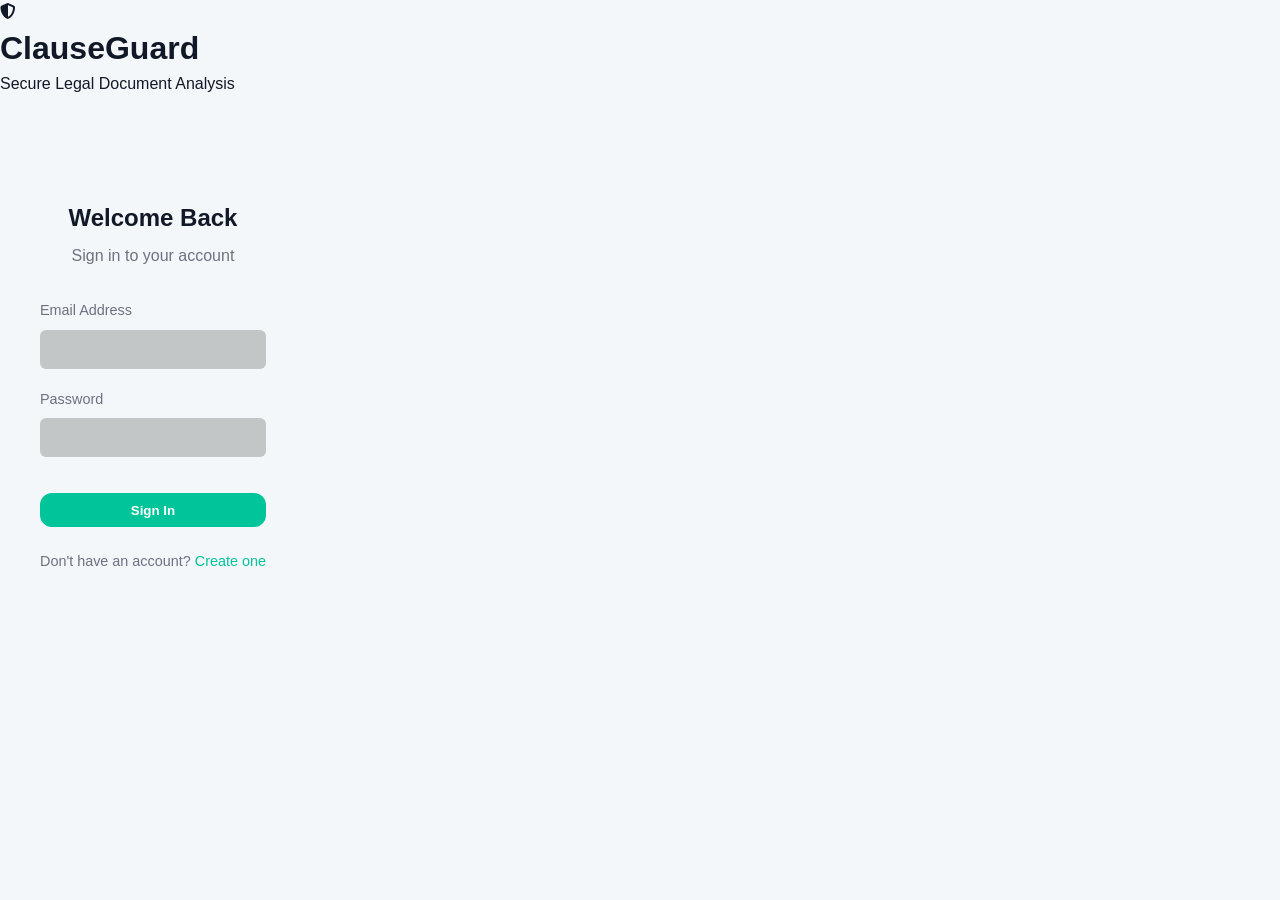
==== frontend-web/login.html @ 2740e636 "Initial commit with SaaS UI overhaul and JWT Auth" ====
<!DOCTYPE html>
<html lang="en">
<head>
    <meta charset="UTF-8">
    <meta name="viewport" content="width=device-width, initial-scale=1.0">
    <title>Login - ClauseGuard</title>
    <link href="https://fonts.googleapis.com/css2?family=Merriweather:wght@300;400;700;900&family=Outfit:wght@300;400;500;600;700&display=swap" rel="stylesheet">
    <link rel="stylesheet" href="styles.css">
    <link rel="stylesheet" href="https://cdnjs.cloudflare.com/ajax/libs/font-awesome/6.4.0/css/all.min.css">
    <style>
        .auth-container {
            max-width: 400px;
            margin: 4rem auto;
            padding: 2.5rem;
            text-align: center;
        }
        .auth-form {
            display: flex;
            flex-direction: column;
            gap: 1.25rem;
            margin-top: 2rem;
        }
        .form-group {
            text-align: left;
        }
        .form-group label {
            display: block;
            margin-bottom: 0.5rem;
            color: var(--text-muted);
            font-size: 0.9rem;
        }
        .form-group input {
            width: 100%;
            background: rgba(0,0,0,0.2);
            border: 1px solid var(--border-glass);
            color: var(--text-main);
            padding: 0.75rem 1rem;
            border-radius: var(--radius-sm);
            font-family: inherit;
            outline: none;
            transition: var(--transition);
        }
        .form-group input:focus {
            border-color: var(--primary);
        }
        .auth-btn {
            width: 100%;
            justify-content: center;
            margin-top: 1rem;
        }
        .auth-switch {
            margin-top: 1.5rem;
            color: var(--text-muted);
            font-size: 0.9rem;
        }
        .auth-switch a {
            color: var(--primary);
            text-decoration: none;
            cursor: pointer;
            font-weight: 500;
        }
        .auth-error {
            color: var(--red);
            font-size: 0.9rem;
            margin-top: 1rem;
            display: none;
        }
    </style>
</head>
<body>
    <div class="background-effects">
        <div class="glow glow-1"></div>
        <div class="glow glow-2"></div>
    </div>

    <div class="app-container">
        <header>
            <div class="logo">
                <i class="fa-solid fa-shield-halved"></i>
                <h1>Clause<span>Guard</span></h1>
            </div>
            <p class="subtitle">Secure Legal Document Analysis</p>
        </header>

        <main>
            <div class="glass-card auth-container" id="login-box">
                <h2>Welcome Back</h2>
                <p class="text-muted" style="margin-top:0.5rem;">Sign in to your account</p>
                <div id="login-error" class="auth-error"></div>
                <form class="auth-form" id="login-form">
                    <div class="form-group">
                        <label>Email Address</label>
                        <input type="email" id="login-email" required>
                    </div>
                    <div class="form-group">
                        <label>Password</label>
                        <input type="password" id="login-password" required>
                    </div>
                    <button type="submit" class="btn-primary auth-btn">Sign In</button>
                </form>
                <div class="auth-switch">
                    Don't have an account? <a onclick="toggleAuth('register')">Create one</a>
                </div>
            </div>

            <div class="glass-card auth-container hidden" id="register-box">
                <h2>Create Account</h2>
                <p class="text-muted" style="margin-top:0.5rem;">Join ClauseGuard securely</p>
                <div id="register-error" class="auth-error"></div>
                <form class="auth-form" id="register-form">
                    <div class="form-group">
                        <label>Email Address</label>
                        <input type="email" id="reg-email" required>
                    </div>
                    <div class="form-group">
                        <label>Password</label>
                        <input type="password" id="reg-password" required minlength="6">
                    </div>
                    <button type="submit" class="btn-primary auth-btn">Register</button>
                </form>
                <div class="auth-switch">
                    Already have an account? <a onclick="toggleAuth('login')">Sign In</a>
                </div>
            </div>
        </main>
    </div>

    <script>
        const API_URL = 'http://localhost:8000';

        function toggleAuth(type) {
            document.getElementById('login-error').style.display = 'none';
            document.getElementById('register-error').style.display = 'none';
            if(type === 'register') {
                document.getElementById('login-box').classList.add('hidden');
                document.getElementById('register-box').classList.remove('hidden');
            } else {
                document.getElementById('register-box').classList.add('hidden');
                document.getElementById('login-box').classList.remove('hidden');
            }
        }

        document.getElementById('login-form').addEventListener('submit', async (e) => {
            e.preventDefault();
            const btn = e.target.querySelector('button');
            btn.disabled = true;
            btn.innerHTML = '<i class="fas fa-spinner fa-spin"></i>';
            
            const formData = new URLSearchParams();
            formData.append('username', document.getElementById('login-email').value);
            formData.append('password', document.getElementById('login-password').value);
            
            try {
                const res = await fetch(`${API_URL}/auth/login`, {
                    method: 'POST',
                    headers: { 'Content-Type': 'application/x-www-form-urlencoded' },
                    body: formData
                });
                const data = await res.json();
                if(res.ok) {
                    localStorage.setItem('token', data.access_token);
                    window.location.href = 'index.html';
                } else {
                    throw new Error(data.detail || 'Login failed');
                }
            } catch (err) {
                const errDiv = document.getElementById('login-error');
                errDiv.textContent = err.message;
                errDiv.style.display = 'block';
                btn.disabled = false;
                btn.innerHTML = 'Sign In';
            }
        });

        document.getElementById('register-form').addEventListener('submit', async (e) => {
            e.preventDefault();
            const btn = e.target.querySelector('button');
            btn.disabled = true;
            btn.innerHTML = '<i class="fas fa-spinner fa-spin"></i>';
            
            const payload = {
                email: document.getElementById('reg-email').value,
                password: document.getElementById('reg-password').value
            };
            
            try {
                const res = await fetch(`${API_URL}/auth/register`, {
                    method: 'POST',
                    headers: { 'Content-Type': 'application/json' },
                    body: JSON.stringify(payload)
                });
                const data = await res.json();
                if(res.ok) {
                    alert('Account created! Please sign in.');
                    toggleAuth('login');
                } else {
                    throw new Error(data.detail || 'Registration failed');
                }
            } catch (err) {
                const errDiv = document.getElementById('register-error');
                errDiv.textContent = err.message;
                errDiv.style.display = 'block';
            }
            btn.disabled = false;
            btn.innerHTML = 'Register';
        });
    </script>
</body>
</html>
---- frontend-web/styles.css ----
:root {
    --bg-main: #F4F7F9; /* Light grayish-blue background */
    --bg-sidebar: #FFFFFF;
    --bg-card: #FFFFFF;
    
    --text-main: #111827;
    --text-muted: #6B7280;
    --text-light: #9CA3AF;
    
    --primary: #00C49A; /* Lynqet Teal / Mint */
    --primary-hover: #00A884;
    --primary-light: rgba(0, 196, 154, 0.1);
    
    --border-color: #E5E7EB;
    
    --red: #EF4444;
    --red-bg: rgba(239, 68, 68, 0.1);
    --amber: #F59E0B;
    --amber-bg: rgba(245, 158, 11, 0.1);
    --green: #10B981;
    --green-bg: rgba(16, 185, 129, 0.1);
    --dark-blue: #0A192F;
    
    --radius-sm: 6px;
    --radius-md: 12px;
    --radius-lg: 16px;
    --radius-pill: 9999px;
    
    --shadow-sm: 0 1px 2px 0 rgba(0, 0, 0, 0.05);
    --shadow-md: 0 4px 6px -1px rgba(0, 0, 0, 0.05), 0 2px 4px -1px rgba(0, 0, 0, 0.03);
    --shadow-lg: 0 10px 15px -3px rgba(0, 0, 0, 0.05), 0 4px 6px -2px rgba(0, 0, 0, 0.025);
    
    --transition: all 0.2s ease;
}

* {
    box-sizing: border-box;
    margin: 0;
    padding: 0;
}

body {
    font-family: 'Inter', sans-serif;
    background-color: var(--bg-main);
    color: var(--text-main);
    line-height: 1.5;
    height: 100vh;
    overflow: hidden;
    display: flex;
}

/* Common Classes */
.hidden { display: none !important; }
.text-red { color: var(--red); }
.text-amber { color: var(--amber); }
.text-green { color: var(--green); }
.text-muted { color: var(--text-muted); }

/* Layout */
.sidebar {
    width: 260px;
    background-color: var(--bg-sidebar);
    border-right: 1px solid var(--border-color);
    display: flex;
    flex-direction: column;
    height: 100vh;
    z-index: 10;
}

.logo-container {
    padding: 1.5rem;
    display: flex;
    align-items: center;
    gap: 0.75rem;
    font-size: 1.5rem;
    font-weight: 700;
    color: var(--dark-blue);
}

.logo-container i {
    color: var(--primary);
}

.nav-menu {
    flex: 1;
    padding: 1rem;
    display: flex;
    flex-direction: column;
    gap: 0.5rem;
}

.nav-item {
    display: flex;
    align-items: center;
    gap: 0.75rem;
    padding: 0.75rem 1rem;
    border-radius: var(--radius-md);
    color: var(--text-muted);
    text-decoration: none;
    font-weight: 500;
    transition: var(--transition);
    cursor: pointer;
}

.nav-item:hover {
    background-color: #F9FAFB;
    color: var(--text-main);
}

.nav-item.active {
    background-color: var(--dark-blue);
    color: white;
}

.nav-item.active i {
    color: var(--primary);
}

.main-wrapper {
    flex: 1;
    display: flex;
    flex-direction: column;
    height: 100vh;
    overflow: hidden;
}

.topbar {
    height: 70px;
    background-color: var(--bg-sidebar);
    border-bottom: 1px solid var(--border-color);
    display: flex;
    align-items: center;
    justify-content: space-between;
    padding: 0 2rem;
}

.search-bar {
    display: flex;
    align-items: center;
    background: #F3F4F6;
    padding: 0.5rem 1rem;
    border-radius: var(--radius-md);
    width: 300px;
}

.search-bar i {
    color: var(--text-muted);
    margin-right: 0.5rem;
}

.search-bar input {
    border: none;
    background: none;
    outline: none;
    width: 100%;
    font-family: inherit;
    color: var(--text-main);
}

.topbar-actions {
    display: flex;
    align-items: center;
    gap: 1.5rem;
}

.btn-primary {
    background-color: var(--primary);
    color: white;
    border: none;
    padding: 0.6rem 1.25rem;
    border-radius: var(--radius-md);
    font-family: inherit;
    font-weight: 600;
    cursor: pointer;
    transition: var(--transition);
    display: inline-flex;
    align-items: center;
    gap: 0.5rem;
}

.btn-primary:hover {
    background-color: var(--primary-hover);
    transform: translateY(-1px);
    box-shadow: 0 4px 10px rgba(0,196,154,0.2);
}

.btn-primary:disabled {
    background: var(--text-muted);
    cursor: not-allowed;
    transform: none;
    box-shadow: none;
}

.content-area {
    flex: 1;
    padding: 2rem;
    overflow-y: auto;
}

.page-header {
    margin-bottom: 2rem;
}

.page-title {
    font-size: 1.75rem;
    font-weight: 700;
    color: var(--text-main);
    margin-bottom: 0.25rem;
}

.page-subtitle {
    color: var(--text-muted);
    font-size: 0.95rem;
}

/* Cards */
.card {
    background: var(--bg-card);
    border: 1px solid var(--border-color);
    border-radius: var(--radius-md);
    box-shadow: var(--shadow-sm);
    padding: 1.5rem;
}

/* Upload Area */
.upload-area {
    border: 2px dashed #D1D5DB;
    border-radius: var(--radius-md);
    padding: 3rem 2rem;
    text-align: center;
    background: #FAFAFA;
    transition: var(--transition);
    cursor: pointer;
    margin-bottom: 2rem;
}

.upload-area.dragover {
    border-color: var(--primary);
    background: var(--primary-light);
}

.upload-icon {
    font-size: 2.5rem;
    color: var(--primary);
    margin-bottom: 1rem;
}

.upload-area h3 {
    font-size: 1.2rem;
    margin-bottom: 0.5rem;
    color: var(--text-main);
}

.file-name-display {
    margin-top: 1rem;
    padding: 0.75rem;
    background: white;
    border: 1px solid var(--border-color);
    border-radius: var(--radius-sm);
    color: var(--primary);
    font-weight: 500;
    display: inline-block;
}

/* Stats Grid */
.stats-grid {
    display: grid;
    grid-template-columns: repeat(auto-fit, minmax(240px, 1fr));
    gap: 1.5rem;
    margin-bottom: 2rem;
}

.stat-card {
    display: flex;
    flex-direction: column;
    gap: 0.5rem;
}

.stat-header {
    display: flex;
    align-items: center;
    gap: 0.5rem;
    color: var(--text-muted);
    font-size: 0.9rem;
    font-weight: 500;
}

.stat-icon {
    width: 24px;
    height: 24px;
    border-radius: 6px;
    display: flex;
    align-items: center;
    justify-content: center;
    color: white;
    font-size: 0.75rem;
}

.stat-value {
    font-size: 2rem;
    font-weight: 700;
    color: var(--text-main);
}

/* Tabs */
.tabs-header {
    display: flex;
    border-bottom: 1px solid var(--border-color);
    margin-bottom: 1.5rem;
    gap: 2rem;
}

.tab-btn {
    background: none;
    border: none;
    color: var(--text-muted);
    padding: 1rem 0;
    font-family: inherit;
    font-size: 0.95rem;
    font-weight: 500;
    cursor: pointer;
    position: relative;
}

.tab-btn:hover {
    color: var(--text-main);
}

.tab-btn.active {
    color: var(--primary);
}

.tab-btn.active::after {
    content: '';
    position: absolute;
    bottom: -1px;
    left: 0;
    width: 100%;
    height: 2px;
    background-color: var(--primary);
}

.tab-pane {
    display: none;
    animation: fadeIn 0.3s ease;
}

.tab-pane.active {
    display: block;
}

@keyframes fadeIn { from { opacity: 0; } to { opacity: 1; } }

/* Badges */
.badge {
    padding: 0.25rem 0.6rem;
    border-radius: var(--radius-sm);
    font-size: 0.75rem;
    font-weight: 600;
    text-transform: uppercase;
}
.badge-high { background: var(--red-bg); color: var(--red); }
.badge-medium { background: var(--amber-bg); color: var(--amber); }
.badge-low { background: var(--green-bg); color: var(--green); }

/* Accordion List */
.clause-item {
    border: 1px solid var(--border-color);
    border-radius: var(--radius-md);
    margin-bottom: 1rem;
    background: white;
}

.clause-header {
    padding: 1rem 1.5rem;
    display: flex;
    justify-content: space-between;
    align-items: center;
    cursor: pointer;
    font-weight: 600;
}

.clause-content {
    padding: 0 1.5rem;
    max-height: 0;
    overflow: hidden;
    transition: max-height 0.3s ease;
    border-top: 1px solid transparent;
}

.clause-item.active .clause-content {
    padding: 1.5rem;
    max-height: 800px;
    border-top-color: var(--border-color);
}

.clause-text {
    background: #F9FAFB;
    padding: 1rem;
    border-radius: var(--radius-sm);
    font-style: italic;
    color: var(--text-muted);
    margin-bottom: 1rem;
    border-left: 3px solid var(--border-color);
}

/* Loading */
.loading-state {
    text-align: center;
    padding: 3rem;
}
.spinner {
    width: 40px; height: 40px;
    border: 3px solid var(--border-color);
    border-top: 3px solid var(--primary);
    border-radius: 50%;
    margin: 0 auto 1rem;
    animation: spin 1s linear infinite;
}
@keyframes spin { 100% { transform: rotate(360deg); } }

/* Chat */
.chat-box {
    border: 1px solid var(--border-color);
    border-radius: var(--radius-md);
    height: 500px;
    display: flex;
    flex-direction: column;
    background: white;
}
.chat-history {
    flex: 1;
    padding: 1.5rem;
    overflow-y: auto;
    display: flex;
    flex-direction: column;
    gap: 1rem;
}
.chat-msg {
    max-width: 85%;
    padding: 1rem;
    border-radius: var(--radius-md);
    font-size: 0.95rem;
}
.chat-user {
    align-self: flex-end;
    background: var(--dark-blue);
    color: white;
    border-bottom-right-radius: 4px;
}
.chat-ai {
    align-self: flex-start;
    background: #F3F4F6;
    color: var(--text-main);
    border-bottom-left-radius: 4px;
}
.chat-source {
    margin-top: 0.75rem;
    padding: 0.75rem;
    background: white;
    border-left: 2px solid var(--primary);
    font-size: 0.8rem;
    color: var(--text-muted);
    border-radius: 0 var(--radius-sm) var(--radius-sm) 0;
}
.chat-input {
    display: flex;
    padding: 1rem;
    border-top: 1px solid var(--border-color);
    gap: 0.5rem;
}
.chat-input input {
    flex: 1;
    padding: 0.75rem 1rem;
    border: 1px solid var(--border-color);
    border-radius: var(--radius-pill);
    outline: none;
    font-family: inherit;
}
.chat-input input:focus {
    border-color: var(--primary);
}
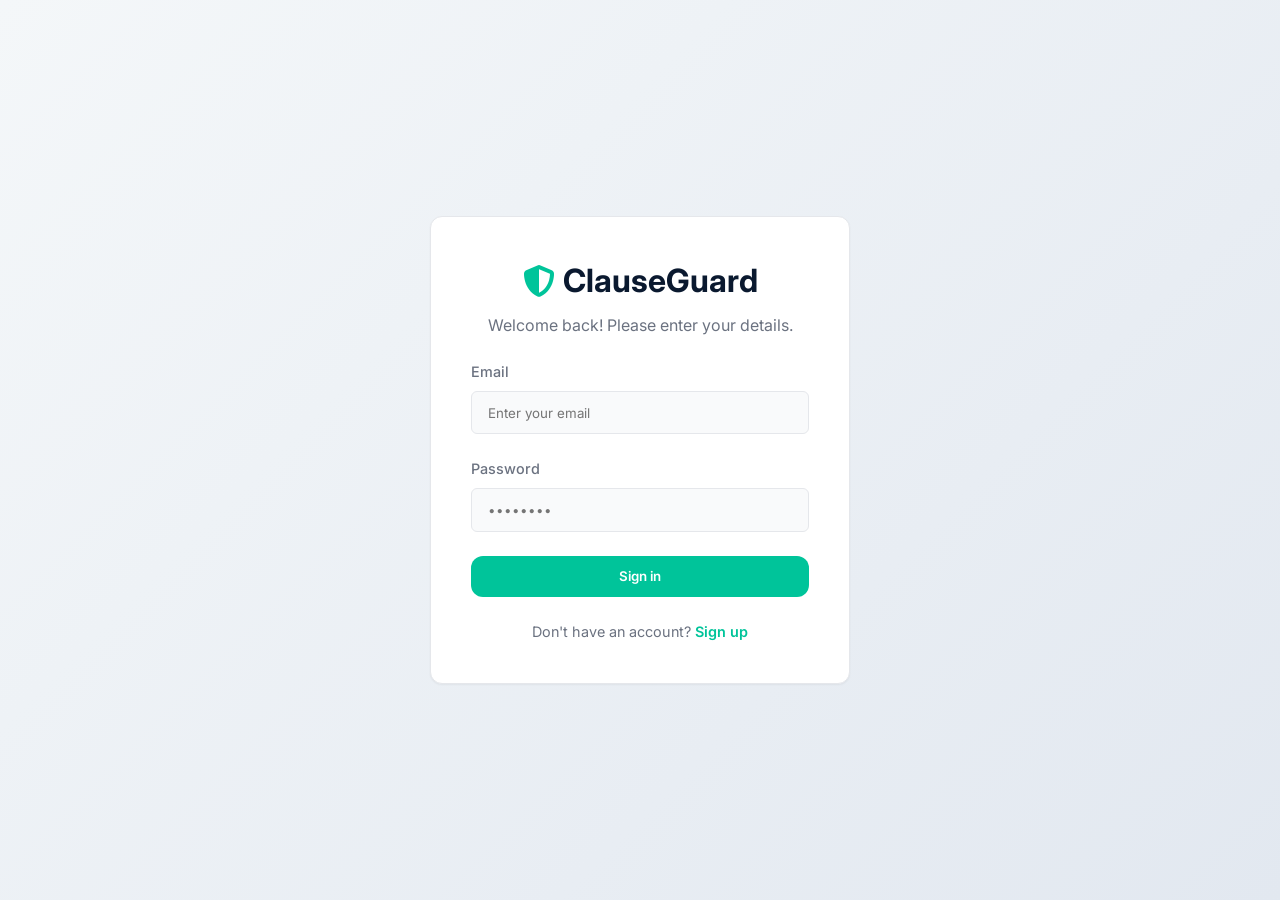
==== commit 50633bf7: "Fix layout caching and update auth UI to SaaS design" ====
--- a/frontend-web/login.html
+++ b/frontend-web/login.html
@@ -4,37 +4,49 @@
     <meta charset="UTF-8">
     <meta name="viewport" content="width=device-width, initial-scale=1.0">
     <title>Login - ClauseGuard</title>
-    <link href="https://fonts.googleapis.com/css2?family=Merriweather:wght@300;400;700;900&family=Outfit:wght@300;400;500;600;700&display=swap" rel="stylesheet">
-    <link rel="stylesheet" href="styles.css">
+    <link href="https://fonts.googleapis.com/css2?family=Inter:wght@400;500;600;700&display=swap" rel="stylesheet">
+    <link rel="stylesheet" href="styles.css?v=2.0">
     <link rel="stylesheet" href="https://cdnjs.cloudflare.com/ajax/libs/font-awesome/6.4.0/css/all.min.css">
     <style>
+        body {
+            justify-content: center;
+            align-items: center;
+            background: linear-gradient(135deg, #F4F7F9 0%, #E2E8F0 100%);
+        }
         .auth-container {
-            max-width: 400px;
-            margin: 4rem auto;
+            width: 100%;
+            max-width: 420px;
             padding: 2.5rem;
             text-align: center;
         }
-        .auth-form {
+        .auth-logo {
+            font-size: 2rem;
+            font-weight: 700;
+            color: var(--dark-blue);
+            margin-bottom: 0.5rem;
             display: flex;
-            flex-direction: column;
-            gap: 1.25rem;
-            margin-top: 2rem;
+            align-items: center;
+            justify-content: center;
+            gap: 0.5rem;
         }
+        .auth-logo i { color: var(--primary); }
         .form-group {
             text-align: left;
+            margin-top: 1.5rem;
         }
         .form-group label {
             display: block;
             margin-bottom: 0.5rem;
             color: var(--text-muted);
             font-size: 0.9rem;
+            font-weight: 500;
         }
         .form-group input {
             width: 100%;
-            background: rgba(0,0,0,0.2);
-            border: 1px solid var(--border-glass);
+            background: #F9FAFB;
+            border: 1px solid var(--border-color);
             color: var(--text-main);
-            padding: 0.75rem 1rem;
+            padding: 0.8rem 1rem;
             border-radius: var(--radius-sm);
             font-family: inherit;
             outline: none;
@@ -42,87 +54,49 @@
         }
         .form-group input:focus {
             border-color: var(--primary);
+            box-shadow: 0 0 0 3px rgba(0, 196, 154, 0.1);
         }
-        .auth-btn {
-            width: 100%;
-            justify-content: center;
-            margin-top: 1rem;
-        }
-        .auth-switch {
-            margin-top: 1.5rem;
-            color: var(--text-muted);
-            font-size: 0.9rem;
-        }
-        .auth-switch a {
-            color: var(--primary);
-            text-decoration: none;
-            cursor: pointer;
-            font-weight: 500;
-        }
-        .auth-error {
-            color: var(--red);
-            font-size: 0.9rem;
-            margin-top: 1rem;
-            display: none;
-        }
+        .auth-btn { width: 100%; justify-content: center; margin-top: 1.5rem; padding: 0.8rem; }
+        .auth-switch { margin-top: 1.5rem; color: var(--text-muted); font-size: 0.9rem; }
+        .auth-switch a { color: var(--primary); text-decoration: none; cursor: pointer; font-weight: 600; }
+        .auth-error { color: var(--red); font-size: 0.9rem; margin-top: 1rem; display: none; background: var(--red-bg); padding: 0.75rem; border-radius: var(--radius-sm); }
     </style>
 </head>
 <body>
-    <div class="background-effects">
-        <div class="glow glow-1"></div>
-        <div class="glow glow-2"></div>
+    <div class="card auth-container" id="login-box">
+        <div class="auth-logo"><i class="fa-solid fa-shield-halved"></i> ClauseGuard</div>
+        <p class="text-muted">Welcome back! Please enter your details.</p>
+        <div id="login-error" class="auth-error"></div>
+        <form id="login-form">
+            <div class="form-group">
+                <label>Email</label>
+                <input type="email" id="login-email" placeholder="Enter your email" required>
+            </div>
+            <div class="form-group">
+                <label>Password</label>
+                <input type="password" id="login-password" placeholder="••••••••" required>
+            </div>
+            <button type="submit" class="btn-primary auth-btn">Sign in</button>
+        </form>
+        <div class="auth-switch">Don't have an account? <a onclick="toggleAuth('register')">Sign up</a></div>
     </div>
 
-    <div class="app-container">
-        <header>
-            <div class="logo">
-                <i class="fa-solid fa-shield-halved"></i>
-                <h1>Clause<span>Guard</span></h1>
+    <div class="card auth-container hidden" id="register-box">
+        <div class="auth-logo"><i class="fa-solid fa-shield-halved"></i> ClauseGuard</div>
+        <p class="text-muted">Create an account to start analyzing.</p>
+        <div id="register-error" class="auth-error"></div>
+        <form id="register-form">
+            <div class="form-group">
+                <label>Email</label>
+                <input type="email" id="reg-email" placeholder="Enter your email" required>
             </div>
-            <p class="subtitle">Secure Legal Document Analysis</p>
-        </header>
-
-        <main>
-            <div class="glass-card auth-container" id="login-box">
-                <h2>Welcome Back</h2>
-                <p class="text-muted" style="margin-top:0.5rem;">Sign in to your account</p>
-                <div id="login-error" class="auth-error"></div>
-                <form class="auth-form" id="login-form">
-                    <div class="form-group">
-                        <label>Email Address</label>
-                        <input type="email" id="login-email" required>
-                    </div>
-                    <div class="form-group">
-                        <label>Password</label>
-                        <input type="password" id="login-password" required>
-                    </div>
-                    <button type="submit" class="btn-primary auth-btn">Sign In</button>
-                </form>
-                <div class="auth-switch">
-                    Don't have an account? <a onclick="toggleAuth('register')">Create one</a>
-                </div>
+            <div class="form-group">
+                <label>Password</label>
+                <input type="password" id="reg-password" placeholder="Create a password" required minlength="6">
             </div>
-
-            <div class="glass-card auth-container hidden" id="register-box">
-                <h2>Create Account</h2>
-                <p class="text-muted" style="margin-top:0.5rem;">Join ClauseGuard securely</p>
-                <div id="register-error" class="auth-error"></div>
-                <form class="auth-form" id="register-form">
-                    <div class="form-group">
-                        <label>Email Address</label>
-                        <input type="email" id="reg-email" required>
-                    </div>
-                    <div class="form-group">
-                        <label>Password</label>
-                        <input type="password" id="reg-password" required minlength="6">
-                    </div>
-                    <button type="submit" class="btn-primary auth-btn">Register</button>
-                </form>
-                <div class="auth-switch">
-                    Already have an account? <a onclick="toggleAuth('login')">Sign In</a>
-                </div>
-            </div>
-        </main>
+            <button type="submit" class="btn-primary auth-btn">Create account</button>
+        </form>
+        <div class="auth-switch">Already have an account? <a onclick="toggleAuth('login')">Sign in</a></div>
     </div>
 
     <script>
@@ -168,7 +142,7 @@
                 errDiv.textContent = err.message;
                 errDiv.style.display = 'block';
                 btn.disabled = false;
-                btn.innerHTML = 'Sign In';
+                btn.innerHTML = 'Sign in';
             }
         });
 
@@ -202,7 +176,7 @@
                 errDiv.style.display = 'block';
             }
             btn.disabled = false;
-            btn.innerHTML = 'Register';
+            btn.innerHTML = 'Create account';
         });
     </script>
 </body>
